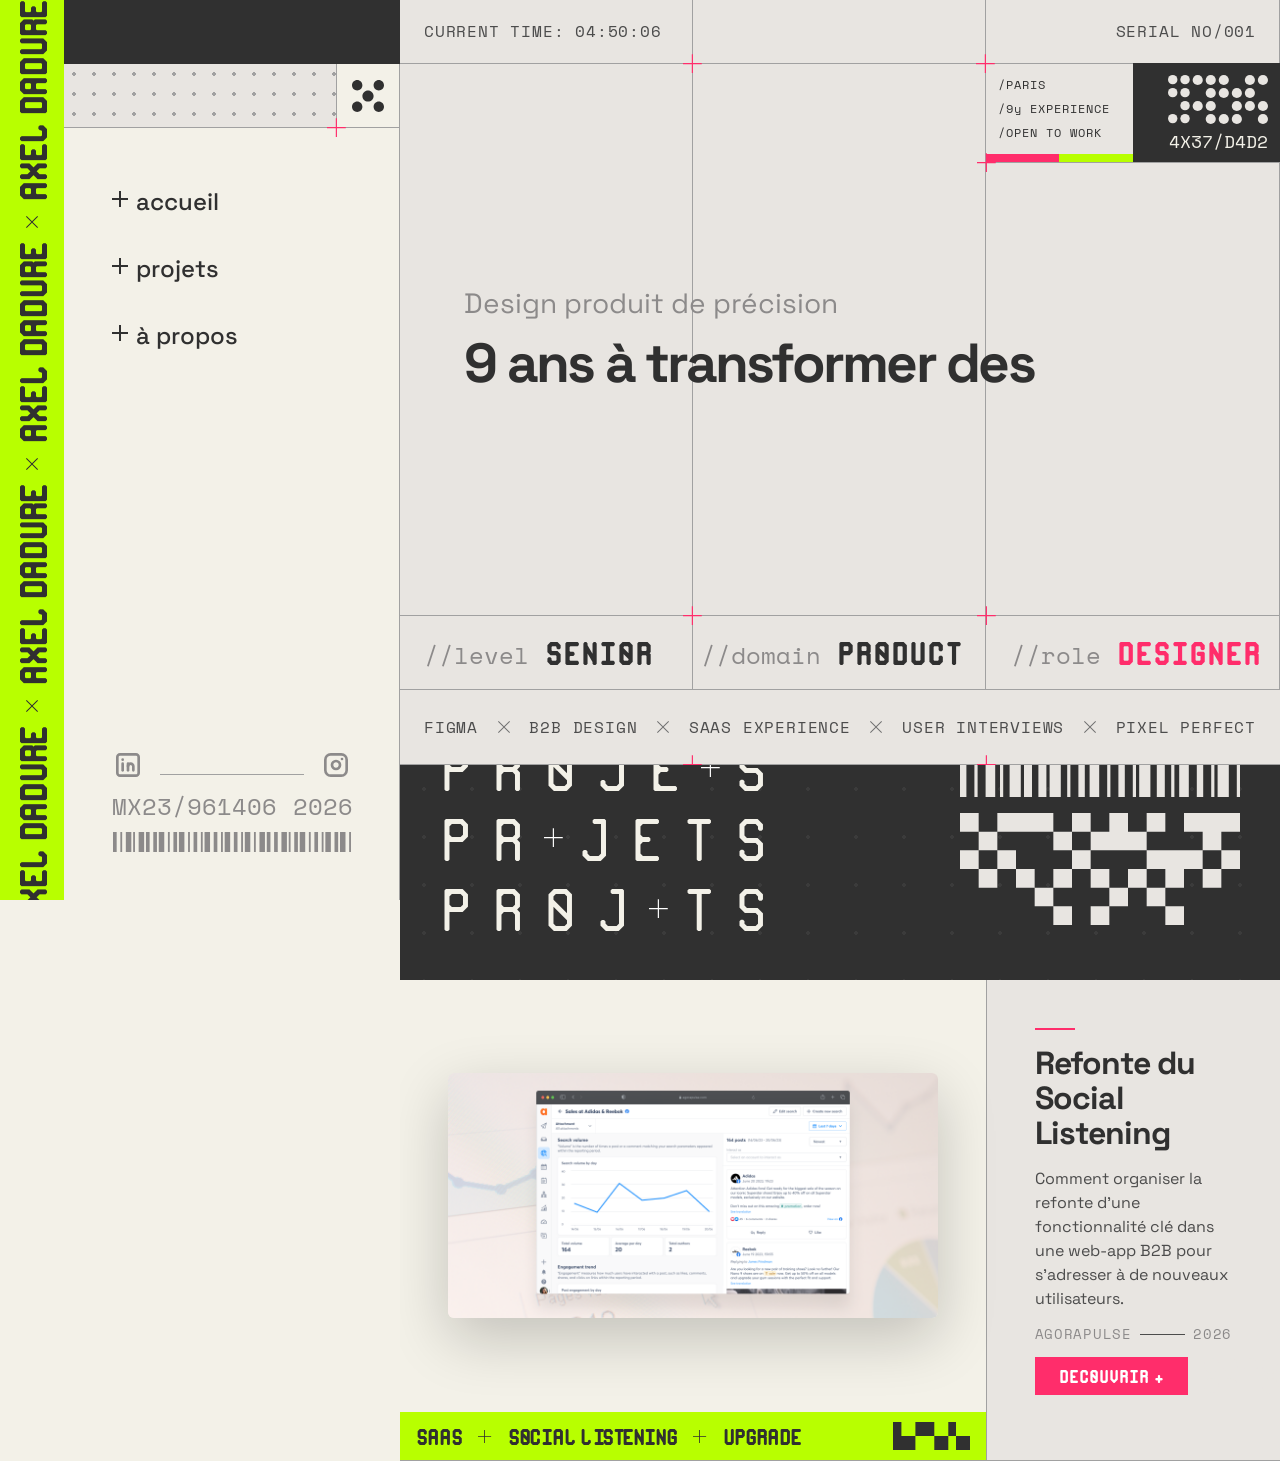
==== index.html @ 524d3e02 "Initial commit — portfolio site" ====
<!DOCTYPE html>
<html lang="fr">
<head>
  <meta charset="UTF-8">
  <meta name="viewport" content="width=device-width, initial-scale=1.0">
  <title>Axel Dadure — Senior Product Designer</title>

  <!-- Google Fonts -->
  <link rel="preconnect" href="https://fonts.googleapis.com">
  <link rel="preconnect" href="https://fonts.gstatic.com" crossorigin>
  <link href="https://fonts.googleapis.com/css2?family=Space+Grotesk:wght@300..700&family=Space+Mono:ital,wght@0,400;0,700;1,400;1,700&display=swap" rel="stylesheet">

  <!-- Styles -->
  <link rel="stylesheet" href="css/reset.css">
  <link rel="stylesheet" href="css/tokens.css">
  <link rel="stylesheet" href="css/animations.css">
  <link rel="stylesheet" href="css/layout.css">
  <link rel="stylesheet" href="css/components.css">
</head>
<body>

  <div class="page-wrapper">

    <!-- ═══════════════════════════════════════ SIDEBAR -->
    <div id="sidebar-mount"></div>

    <!-- ═══════════════════════════════════════ CONTENU PRINCIPAL -->
    <main class="main-content">

      <!-- Grille décorative de fond — fixed, couvre toute la page -->
      <div class="content-grid" aria-hidden="true">
        <div class="grid-col"></div>
        <div class="grid-col"></div>
        <div class="grid-col"></div>
      </div>

      <div class="content-wrap">

      <div class="hero">

        <!-- Panneau info coin haut-droit -->
        <div class="hero__info-panel">
          <img src="assets/img/PLUS_PK.svg" alt="" class="info-panel__plus-pk info-panel__plus-pk--bl">
          <!--<img src="assets/img/PLUS_PK.svg" alt="" class="info-panel__plus-pk info-panel__plus-pk--br">-->
          <div class="hero__info-text">
            <div class="hero__info-lines">
              <p>/PARIS</p>
              <p>/9y EXPERIENCE</p>
              <p>/OPEN TO WORK</p>
            </div>
            <div class="hero__info-bar"></div>
          </div>
          <div class="hero__info-badge">
            <img src="assets/img/HERO_DOTS.svg" alt="">
            <span>4X37/D4D2</span>
          </div>
        </div>

        <!-- Barre supérieure : heure à gauche, serial à droite -->
        <div class="hero__topbar">
          <div class="topbar__col">
            <span class="hero__time serial">CURRENT TIME: <span id="hero-clock">--:--:--</span></span>
          </div>
          <div class="topbar__col"></div>
          <div class="topbar__col">
            <span class="hero__serial serial">SERIAL NO/001</span>
          </div>

          <!-- Pink plus icons — above border and info panel -->
          <img src="assets/img/PLUS_PK.svg" alt="" class="topbar__plus-pk topbar__plus-pk--2">
          <img src="assets/img/PLUS_PK.svg" alt="" class="topbar__plus-pk topbar__plus-pk--3">
        </div>

        <!-- Texte principal -->
        <div class="hero__body">
          <p class="hero__caption">Design produit de précision</p>
          <h1 class="hero__headline">
            9 ans à transformer des problèmes <em>complexes</em> en interfaces <em>évidentes</em>.
          </h1>
        </div>

        <!-- Barre de stats -->
        <div class="hero__stats">
          <!--<img src="assets/img/PLUS_PK.svg" alt="" class="stats__plus-pk stats__plus-pk--t1">-->
          <img src="assets/img/PLUS_PK.svg" alt="" class="stats__plus-pk stats__plus-pk--t2">
          <img src="assets/img/PLUS_PK.svg" alt="" class="stats__plus-pk stats__plus-pk--t3">
          <!--<img src="assets/img/PLUS_PK.svg" alt="" class="stats__plus-pk stats__plus-pk--t4">-->
          <div class="hero__stat">
            <span class="stat__label">//level</span>
            <div class="stat__rule"></div>
            <span class="stat__value">SENIOR</span>
          </div>
          <div class="hero__stat">
            <span class="stat__label">//domain</span>
            <div class="stat__rule"></div>
            <span class="stat__value">PRODUCT</span>
          </div>
          <div class="hero__stat">
            <span class="stat__label">//role</span>
            <div class="stat__rule"></div>
            <span class="stat__value hero__stat--accent">DESIGNER</span>
          </div>
        </div>

        <!-- Ticker compétences -->
        <div class="hero__skills serial">
          <!--<img src="assets/img/PLUS_PK.svg" alt="" class="skills__plus-pk skills__plus-pk--1">-->
          <img src="assets/img/PLUS_PK.svg" alt="" class="skills__plus-pk skills__plus-pk--2">
          <img src="assets/img/PLUS_PK.svg" alt="" class="skills__plus-pk skills__plus-pk--3">
          <!--<img src="assets/img/PLUS_PK.svg" alt="" class="skills__plus-pk skills__plus-pk--4">-->
<span>FIGMA</span>
          <img class="skills__sep" src="assets/img/CROSS_BLACK.svg" width="16" height="16" alt="">
          <span>B2B DESIGN</span>
          <img class="skills__sep" src="assets/img/CROSS_BLACK.svg" width="16" height="16" alt="">
          <span>SAAS EXPERIENCE</span>
          <img class="skills__sep" src="assets/img/CROSS_BLACK.svg" width="16" height="16" alt="">
          <span>USER INTERVIEWS</span>
          <img class="skills__sep" src="assets/img/CROSS_BLACK.svg" width="16" height="16" alt="">
          <span>PIXEL PERFECT</span>
          <img class="skills__sep" src="assets/img/CROSS_BLACK.svg" width="16" height="16" alt="">
          <span>LOVES CATS</span>
          <img class="skills__sep" src="assets/img/CROSS_BLACK.svg" width="16" height="16" alt="">
          <span>HTML EXPERIENCE</span>
        </div>

      </div>

      <!-- ═══════════════════════════════════════ PROJETS HEADER -->
      <section class="projects-header" id="projets">

      <div class="projects-header__text-wrap">
      <div class="projects-header__text">
        <!-- Row 1 : PROJE+S  (T → cross) -->
        <div class="projects-header__row">
          <span class="ph-char">P</span>
          <span class="ph-char">R</span>
          <span class="ph-char">O</span>
          <span class="ph-char">J</span>
          <span class="ph-char">E</span>
          <img class="ph-cross" src="assets/img/PLUS_BLACK.svg" width="16" height="16" alt="">
          <span class="ph-char">S</span>
        </div>
        <!-- Row 2 : PR+JETS  (O → cross) -->
        <div class="projects-header__row">
          <span class="ph-char">P</span>
          <span class="ph-char">R</span>
          <img class="ph-cross" src="assets/img/PLUS_BLACK.svg" width="16" height="16" alt="">
          <span class="ph-char">J</span>
          <span class="ph-char">E</span>
          <span class="ph-char">T</span>
          <span class="ph-char">S</span>
        </div>
        <!-- Row 3 : PROJ+TS  (E → cross) -->
        <div class="projects-header__row">
          <span class="ph-char">P</span>
          <span class="ph-char">R</span>
          <span class="ph-char">O</span>
          <span class="ph-char">J</span>
          <img class="ph-cross" src="assets/img/PLUS_BLACK.svg" width="16" height="16" alt="">
          <span class="ph-char">T</span>
          <span class="ph-char">S</span>
        </div>
      </div>
      </div><!-- /.projects-header__text-wrap -->

      <div class="projects-header__assets">
        <img src="assets/img/SEP_BARCODE.svg" alt="">
        <img src="assets/img/SEP_SQUARE1.svg" alt="">
      </div>

      </section>

      <!-- ═══════════════════════════════════════ CASE CARD -->
      <div class="case-card">

        <div class="case-card__body">

          <div class="case-card__visual">
            <div class="case-card__visual__img">
              <img src="cases/agora-social-listening-revamp/img/header.png" alt="Refonte du Social Listening — Agorapulse">
          </div>
            <div class="case-card__ticker">
              <span>SAAS</span>
              <img src="assets/img/PLUS_BLACK.svg" width="14" height="14" alt="">
              <span>SOCIAL LISTENING</span>
              <img src="assets/img/PLUS_BLACK.svg" width="14" height="14" alt="">
              <span>UPGRADE</span>
              <img src="assets/img/CASE_DAMIER1.svg" alt="" class="case-card__damier">
            </div>
          </div>

          <div class="case-card__info">
            <div class="case-card__rule"></div>
            <h2 class="case-card__title">Refonte du Social Listening</h2>
            <p class="case-card__desc">Comment organiser la refonte d'une fonctionnalité clé dans une web-app B2B pour s'adresser à de nouveaux utilisateurs.</p>
            <div class="case-card__meta">
              <span class="case-card__client">AGORAPULSE</span>
              <div class="case-card__meta-rule"></div>
              <span class="case-card__year">2026</span>
            </div>
            <div class="case-card__action">
              <a href="http://localhost:3000/cases/agora-social-listening-revamp/index.html" class="case-card__btn">DECOUVRIR +</a>
              <img src="assets/img/CASE_DOTS1.svg" alt="" class="case-card__dots">
            </div>
          </div>

        </div>

      </div>

      </div><!-- /.content-wrap -->

    </main>

  </div>

  <script src="sidebar.js"></script>

  <script>
    (function () {
      function rand(min, max) { return min + Math.floor(Math.random() * (max - min + 1)); }

      // Hero elements each get their own independent random delay
      var topbarDelay = rand(500, 2000);
      document.querySelector('.hero__topbar').style.setProperty('--boot-delay', topbarDelay + 'ms');
      Array.from(document.querySelectorAll('.topbar__plus-pk')).forEach(function (el) {
        el.style.setProperty('--boot-delay', topbarDelay + 'ms');
      });

      ['.hero__info-panel', '.hero__caption', '.hero__stats', '.hero__skills'].forEach(function (sel) {
        var el = document.querySelector(sel);
        if (el) el.style.setProperty('--boot-delay', rand(500, 2000) + 'ms');
      });
    })();

    (function () {
      const el = document.getElementById('hero-clock');
      function tick() {
        const now = new Date();
        const p = n => String(n).padStart(2, '0');
        el.textContent = `${p(now.getHours())}:${p(now.getMinutes())}:${p(now.getSeconds())}`;
      }
      tick();
      setInterval(tick, 1000);
    })();

    (function () {
      var h1 = document.querySelector('.hero__headline');
      var wordSpans = [];

      function wrapTextNode(node) {
        var tokens = node.textContent.split(/(\s+)/);
        var frag = document.createDocumentFragment();
        tokens.forEach(function (tok) {
          if (tok === '' || /^\s+$/.test(tok)) {
            frag.appendChild(document.createTextNode(tok));
          } else {
            var sp = document.createElement('span');
            sp.className = 'hero__word';
            sp.textContent = tok;
            wordSpans.push(sp);
            frag.appendChild(sp);
          }
        });
        node.parentNode.replaceChild(frag, node);
      }

      Array.from(h1.childNodes).forEach(function (node) {
        if (node.nodeType === Node.TEXT_NODE) {
          wrapTextNode(node);
        } else if (node.nodeType === Node.ELEMENT_NODE && node.tagName === 'EM') {
          var sp = document.createElement('span');
          sp.className = 'hero__word';
          h1.insertBefore(sp, node);
          sp.appendChild(node);
          wordSpans.push(sp);
        }
      });

      var delay = 500 + Math.floor(Math.random() * 1500);
      wordSpans.forEach(function (sp) {
        var d = delay;
        setTimeout(function () { sp.style.opacity = '1'; }, d);
        delay += 50 + Math.floor(Math.random() * 100);
      });
    })();

    (function () {
      function fitInfoLines() {
        var lines = Array.from(document.querySelectorAll('.hero__info-lines p'));
        lines.forEach(function (p) { p.style.fontSize = ''; });
        var size = parseFloat(getComputedStyle(lines[0]).fontSize);
        var fits = false;
        while (!fits && size > 8) {
          fits = lines.every(function (p) { return p.scrollWidth <= p.clientWidth; });
          if (!fits) {
            size -= 0.5;
            lines.forEach(function (p) { p.style.fontSize = size + 'px'; });
          }
        }
      }
      fitInfoLines();
      new ResizeObserver(fitInfoLines).observe(document.querySelector('.hero__info-lines'));
    })();

    (function () {
      function fitSkills() {
        var container = document.querySelector('.hero__skills');
        var spans = Array.from(container.querySelectorAll('span'));
        var seps = Array.from(container.querySelectorAll('img.skills__sep'));

        spans.forEach(function(el) { el.style.display = ''; });
        seps.forEach(function(el) { el.style.display = ''; });

        var style = getComputedStyle(container);
        var available = container.clientWidth - parseFloat(style.paddingLeft) - parseFloat(style.paddingRight);

        function totalWidth() {
          return spans.concat(seps).reduce(function(sum, el) {
            if (el.style.display === 'none') return sum;
            var s = getComputedStyle(el);
            return sum + el.offsetWidth + parseFloat(s.marginLeft) + parseFloat(s.marginRight);
          }, 0);
        }

        var visibleSpans = spans.slice();
        var visibleSeps = seps.slice();

        while (totalWidth() > available && visibleSpans.length > 1) {
          visibleSpans[visibleSpans.length - 1].style.display = 'none';
          visibleSpans.pop();
          if (visibleSeps.length > 0) {
            visibleSeps[visibleSeps.length - 1].style.display = 'none';
            visibleSeps.pop();
          }
        }
      }
      fitSkills();
      new ResizeObserver(fitSkills).observe(document.querySelector('.hero__skills'));
    })();
  </script>

</body>
</html>
---- css/tokens.css ----
/* ── FONT FACES ─────────────────────────────────────────────────────── */

@font-face {
  font-family: 'MONO-RGOMODULAR';
  src: url('../assets/fonts/MONO-RGOMODULAR-Regular.ttf') format('truetype');
  font-weight: 400;
  font-style: normal;
  font-display: swap;
}

@font-face {
  font-family: 'MONO-RGOMODULAR';
  src: url('../assets/fonts/MONO-RGOMODULAR-SemiBold.ttf') format('truetype');
  font-weight: 600;
  font-style: normal;
  font-display: swap;
}

@font-face {
  font-family: 'MONO-RGOMODULAR';
  src: url('../assets/fonts/MONO-RGOMODULAR-Bold.ttf') format('truetype');
  font-weight: 700;
  font-style: normal;
  font-display: swap;
}

/* ── DESIGN TOKENS ──────────────────────────────────────────────────── */

:root {

  /* Couleurs */
  --accent-1:        #B8FF00;
  --accent-2:        #FF2D6B;
  --border:          #A1A1A1;
  --main-black:      #303030;
  --secondary-black: #4C4C4C;
  --tertiary-black:  #8C8A8A;
  --white-bg:        #F3F1E8;
  --gray-bg:         #E8E5E1;

  /* Espacements */
  --space-sm:   4px;
  --space-md:   8px;
  --space-xs:   12px;
  --space-xm:   16px;
  --space-l:    24px;
  --space-xl:   32px;
  --space-xxl:  48px;
  --space-xxxl: 64px;

  /* Typographie */
  --font-display: 'MONO-RGOMODULAR', sans-serif;
  --font-body:    'Space Grotesk', sans-serif;
  --font-mono:    'Space Mono', monospace;

  /* Bordures */
  --rule: 1px solid var(--border);

  /* Dot grid pattern */
  --dot-color: var(--border);
  --dot-size:  20px;

  /* Layout */
  --sidebar-width:    400px;
  --acid-band-width:  64px;
  --page-max-width:   2160px;
  --content-padding:  80px;
}
---- css/animations.css ----
/* ── ACID BAND — SCROLL VERTICAL INFINI ─────────────────────────────── */

/*
 * Le ticker utilise writing-mode: vertical-rl + rotate(180deg) sur chaque item,
 * ce qui fait lire le texte de bas en haut. Le conteneur (.acid-band__ticker)
 * anime translateY de 0 → -50% pour boucler sans saut entre les deux copies.
 */

@keyframes acidScroll {
  from { transform: translateY(0); }
  to   { transform: translateY(-50%); }
}

/* ── BOOT SEQUENCE ───────────────────────────────────────────────────── */

/*
 * 2 rapid flashes then stable — instant transitions via adjacent keyframe pairs.
 * 1% interval = 2ms at 200ms duration, imperceptible as a fade.
 */
@keyframes boot-blink {
  0%,  18% { opacity: 0; }
  19%, 38% { opacity: 1; }
  39%, 57% { opacity: 0; }
  58%, 100%{ opacity: 1; }
}

@keyframes boot-slide-left {
  from { transform: translateX(-100%); }
  to   { transform: translateX(0); }
}
---- css/layout.css ----
/* ── BASE ───────────────────────────────────────────────────────────── */

html, body {
  height: 100%;
  background-color: var(--white-bg);
  color: var(--main-black);
  font-family: var(--font-body);
}

/* ── PAGE WRAPPER ───────────────────────────────────────────────────── */

.page-wrapper {
  min-height: 100vh;
}

/* ── SIDEBAR ────────────────────────────────────────────────────────── */

.sidebar {
  position: fixed;
  top: 0;
  left: 0;
  width: var(--sidebar-width);
  height: 100vh;
  display: flex;
  box-shadow: inset -1px 0 0 var(--border);
  background: var(--white-bg);
  overflow: hidden;
  z-index: 100;
  animation: boot-slide-left 500ms cubic-bezier(0.16, 1, 0.3, 1) var(--boot-delay, 0ms) both;
}

/* ── BANDE ACID ─────────────────────────────────────────────────────── */

/*
 * position: relative + z-index: 1 → la bande passe par-dessus
 * le sidebar__header (position: absolute, z-index: 0).
 * Pas de border-right : la séparation est visuelle (vert vs blanc).
 */
.acid-band {
  position: relative;
  z-index: 1;
  width: var(--space-xxxl);
  height: 100vh;
  background-color: var(--accent-1);
  flex-shrink: 0;
  overflow: hidden;
}

/* Conteneur animé — paused par défaut, running au hover */
.acid-band__ticker {
  position: absolute;
  top: 0;
  left: 0;
  width: 100%;
  animation: acidScroll 22s linear infinite;
  animation-play-state: paused;
}

.acid-band:hover .acid-band__ticker {
  animation-play-state: running;
}

/*
 * Chaque label "AXEL DADURE" :
 * writing-mode: vertical-rl  → texte coule de haut en bas
 * rotate(180deg)             → inverse : lecture de bas en haut
 * line-height: 64px          → contrôle la largeur de colonne
 *   (dans les modes verticaux, line-height = direction de bloc = horizontal)
 */
.acid-band__label {
  display: block;
  writing-mode: vertical-rl;
  transform: rotate(180deg);
  white-space: nowrap;
  width: var(--space-xxxl);
  line-height: var(--space-xxxl);
  font-family: var(--font-display);
  font-size: 38px;
  font-weight: 700;
  color: var(--main-black);
  text-transform: uppercase;
  letter-spacing: -0.06em;
}

/* Séparateur SVG entre chaque "AXEL DADURE" */
.acid-band__sep {
  display: block;
  width: 16px;
  height: 16px;
  margin: var(--space-xs) auto;
}

/* ── CORPS DU SIDEBAR ───────────────────────────────────────────────── */

.sidebar__body {
  flex: 1;
  display: flex;
  flex-direction: column;
  height: 100vh;
  overflow: hidden;
  /* padding-top = hauteur du header absolu pour éviter le chevauchement */
  padding-top: var(--space-xxxl);
}

/*
 * En-tête sombre pleine largeur (512px) — position absolute derrière
 * la bande acid (z-index: 0 < acid-band z-index: 1).
 */
.sidebar__header {
  position: absolute;
  top: 0;
  left: 0;
  right: 0;
  height: var(--space-xxxl);
  background-color: var(--main-black);
  z-index: 0;
}

/* Rangée dots */
.sidebar__dot-row {
  display: flex;
  height: var(--space-xxxl); /* 64px */
  border-bottom: var(--rule);
  flex-shrink: 0;
}

/* Zone gauche : remplit l'espace, contenu à venir */
.dot-row__left {
  flex: 1;
  background-color: var(--gray-bg);
}

/* Zone droite : 64×64px, dots centrés, PLUS_PK en coin bas-gauche */
.dot-row__right {
  position: relative;
  width: var(--space-xxxl);
  height: var(--space-xxxl);
  flex-shrink: 0;
  box-shadow: inset 1px 0 0 var(--border);
  display: flex;
  align-items: center;
  justify-content: center;
}

.dot-row__pattern {
  width: 32px;
  height: 32px;
}

.dot-row__plus-pk {
  position: absolute;
  bottom: -9px;
  left: -9px;
  width: 20px;
  height: 20px;
}

/* ── NAVIGATION ─────────────────────────────────────────────────────── */

.sidebar__nav {
  display: flex;
  flex-direction: column;
  gap: var(--space-xxl);
  padding: var(--space-xxxl) var(--space-xxl) 0;
  flex-shrink: 0;
}

.nav-link {
  display: flex;
  align-items: flex-start;
  gap: var(--space-md);
  font-family: var(--font-body);
  font-size: 24px;
  font-weight: 500;
  line-height: 0.8;
  letter-spacing: 0;
  color: var(--main-black);
  transition: color 0.15s ease, gap 0.25s ease;
  animation: boot-blink 200ms linear var(--boot-delay, 0ms) both;
}

.nav-link:hover {
  gap: var(--space-xm);
}

.nav-link:hover {
  color: var(--accent-2);
}

/*
 * mask-image : le SVG sert de masque, background-color remplit la forme.
 * Permet de changer la couleur du + via CSS sans filtre approximatif.
 */
.nav-link__plus {
  display: inline-block;
  flex-shrink: 0;
  width: 16px;
  height: 16px;
  margin-top: -1px;
  background-color: var(--main-black);
  -webkit-mask-image: url('../assets/img/PLUS_2PX.svg');
  mask-image: url('../assets/img/PLUS_2PX.svg');
  -webkit-mask-size: contain;
  mask-size: contain;
  -webkit-mask-repeat: no-repeat;
  mask-repeat: no-repeat;
  -webkit-mask-position: center;
  mask-position: center;
  transition: background-color 0.15s ease, transform 0.25s ease;
}

.nav-link:hover .nav-link__plus {
  background-color: var(--accent-2);
  transform: rotate(90deg);
}

/* Espace flexible entre nav et footer */
.sidebar__spacer {
  flex: 1;
}

/* ── PIED DE PAGE DU SIDEBAR ────────────────────────────────────────── */

.sidebar__footer {
  display: flex;
  flex-direction: column;
  gap: var(--space-xm);
  padding: var(--space-xxl);
  flex-shrink: 0;
}

.sidebar__social {
  display: flex;
  align-items: flex-end;
  gap: var(--space-xm);
}

.social-icon {
  display: flex;
  align-items: center;
  justify-content: center;
}

.social-icon__img {
  display: inline-block;
  width: 32px;
  height: 32px;
  background-color: var(--tertiary-black);
  -webkit-mask-size: contain;
  mask-size: contain;
  -webkit-mask-repeat: no-repeat;
  mask-repeat: no-repeat;
  -webkit-mask-position: center;
  mask-position: center;
  transition: background-color 0.15s ease;
}

.social-icon__img--linkedin {
  -webkit-mask-image: url('../assets/img/LINKEDIN.svg');
  mask-image: url('../assets/img/LINKEDIN.svg');
}

.social-icon__img--insta {
  -webkit-mask-image: url('../assets/img/INSTA.svg');
  mask-image: url('../assets/img/INSTA.svg');
}

.social-icon:hover .social-icon__img {
  background-color: var(--accent-2);
}

/* Ligne séparatrice entre les deux icônes sociales */
.social-rule {
  flex: 1;
  height: 1px;
  background: var(--border);
  margin-bottom: 6px;
}

.sidebar__meta {
  display: flex;
  align-items: flex-end;
  gap: var(--space-md);
  font-family: var(--font-mono);
  font-size: 24px;
  font-weight: 400;
  line-height: 0.8;
  letter-spacing: 0;
  color: var(--tertiary-black);
}

.meta-rule {
  flex: 1;
  height: 1px;
  background-color: var(--border);
  margin-bottom: 1px;
}

.sidebar__barcode {
  width: 100%;
  padding: 0 1px;
}

.barcode-img {
  width: 100%;
  height: auto;
}

/* ── CONTENU PRINCIPAL ──────────────────────────────────────────────── */

.main-content {
  margin-left: var(--sidebar-width);
  min-height: 100vh;
  background: var(--gray-bg);
  display: flex;
  flex-direction: column;
  align-items: center;
  overflow-x: clip;
}

/* ── CONTENT WRAP ───────────────────────────────────────────────────── */

.content-wrap {
  width: 100%;
  max-width: var(--page-max-width);
  margin: 0 auto;
}

/* ── GRILLE DE FOND ─────────────────────────────────────────────────── */

.content-grid {
  position: fixed;
  top: 0;
  bottom: 0;
  left: calc(var(--sidebar-width) - 1px);
  right: 0;
  max-width: calc(var(--page-max-width) + 2px);
  margin: 0 auto;
  display: grid;
  grid-template-columns: repeat(3, 1fr);
  pointer-events: none;
  z-index: 0;
  border-left: var(--rule);
  border-right: var(--rule);
}

.grid-col:not(:last-child) {
  border-right: var(--rule);
}

/* ── HERO ───────────────────────────────────────────────────────────── */

.hero {
  width: 100%;
  display: flex;
  flex-direction: column;
  position: relative;
  container-type: inline-size;
}

/* Barre supérieure */
.hero__topbar {
  display: grid;
  grid-template-columns: repeat(3, 1fr);
  height: var(--space-xxxl);
  flex-shrink: 0;
  z-index: 2;
  position: relative;
  border-bottom: var(--rule);
  animation: boot-blink 200ms linear var(--boot-delay, 0ms) both;
}

.topbar__col {
  position: relative;
  display: flex;
  align-items: center;
  padding: 0 var(--space-l);
}

.topbar__col:last-child {
  justify-content: flex-end;
}

.hero__serial {
  margin-left: auto;
}

.topbar__plus-pk {
  position: absolute;
  bottom: -10px;
  width: 20px;
  height: 20px;
  z-index: 4;
  animation: boot-blink 200ms linear var(--boot-delay, 0ms) both;
}

.topbar__plus-pk--1 { left: -9px; }
.topbar__plus-pk--2 { left: calc(33.333% - 10px); }
.topbar__plus-pk--3 { left: calc(66.666% - 11px); }
.topbar__plus-pk--4 { right: -10px; }

/* Panneau info coin haut-droit */
.hero__info-panel {
  position: absolute;
  top: calc(var(--space-xxxl) - 1px);
  right: 0;
  width: calc(100% / 3 + 1px);
  border-bottom: 1px solid var(--border);
  display: flex;
  z-index: 3;
  animation: boot-blink 200ms linear var(--boot-delay, 0ms) both;
}

.hero__info-text {
  width: 50%;
  display: flex;
  flex-direction: column;
  font-family: var(--font-mono);
  font-size: 24px;
  font-weight: 400;
  line-height:1;
  letter-spacing: 0.1em;
  color: var(--main-black);
}

.hero__info-lines {
  flex: 1;
  display: flex;
  flex-direction: column;
  justify-content: center;
  gap: var(--space-md);
  padding: var(--space-xs);
}

.hero__info-text p {
  margin: 0;
  white-space: nowrap;    
  font-size: 14px;
  letter-spacing: 1px;
  line-height: 16px;
}

.hero__info-bar {
  height: 8px;
  background: linear-gradient(to right, var(--accent-2) 50%, var(--accent-1) 50%);
}

.hero__info-badge {
  width: 50%;
  display: flex;
  flex-direction: column;
  align-items: flex-end;
  justify-content: center;
  gap: var(--space-md);
  background-color: var(--main-black);
  padding: var(--space-xs);
  box-shadow: inset 1px 0 0 var(--main-black);
}

.hero__info-badge img {
  width: 100px;
  object-fit: cover;
}

.info-panel__plus-pk {
  position: absolute;
  bottom: -10px;
  width: 20px;
  height: 20px;
  z-index: 4;
}

.info-panel__plus-pk--bl { left: -9px; }
.info-panel__plus-pk--br { right: -11px; }

.hero__info-badge span {
  display: block;
  font-family: var(--font-mono);
  font-size: 18px;
  font-weight: 400;
  line-height: 1;
  letter-spacing: 0;
  color: var(--white-bg);
}

/* Corps principal */
.hero__body {
  padding: 25vh var(--space-xxxl) 100px;
  flex-direction: column;
  position: relative;
  z-index: 1;
}

.hero__caption {
  font-family: var(--font-body);
  font-size: 28px;
  font-weight: 400;
  line-height: 1;
  color: var(--tertiary-black);
  margin: 0 0 var(--space-xm);
  animation: boot-blink 200ms linear var(--boot-delay, 0ms) both;
}

.hero__headline {
  font-family: var(--font-body);
  font-size: clamp(24px, 6.25cqw, 110px);
  font-weight: 700;
  line-height: 1.1;
  letter-spacing: -0.05em;
  color: var(--main-black);
  margin: 0;
  max-width:100%;
}

.hero__headline em {
  font-style: normal;
  color: var(--accent-2);
}

/* Barre de stats */
.hero__stats {
  display: flex;
  border-top: var(--rule);
  border-bottom: var(--rule);
  flex-shrink: 0;
  position: relative;
  z-index: 2;
  animation: boot-blink 200ms linear var(--boot-delay, 0ms) both;
}

.stats__plus-pk {
  position: absolute;
  width: 20px;
  height: 20px;
  z-index: 2;
}

.stats__plus-pk--t1 { top: -11px; left: -9px; }
.stats__plus-pk--t2 { top: -11px; left: calc(33.333% - 10px); }
.stats__plus-pk--t3 { top: -11px; left: calc(66.666% - 10px); }
.stats__plus-pk--t4 { top: -11px; right: -10px; }

.skills__plus-pk {
  position: absolute;
  bottom: -10px;
  width: 20px;
  height: 20px;
  z-index: 2;
}

.skills__plus-pk--1 { left: -10px; }
.skills__plus-pk--2 { left: calc(33.333% - 10px); }
.skills__plus-pk--3 { left: calc(66.666% - 10px); }
.skills__plus-pk--4 { right: -11px; }

.hero__stat {
  flex: 1;
  display: flex;
  align-items: flex-end;
  gap: var(--space-md);
  padding: var(--space-l);
}

.stat__label {
  font-family: var(--font-mono);
  font-size: 24px;
  font-weight: 400;
  line-height: 0.8;
  letter-spacing: -5%;
  color: var(--tertiary-black);
  white-space: nowrap;
}

.stat__rule {
  flex: 1;
  height: 1px;
  background-color: var(--border);
}

.stat__value {
  font-family: var(--font-display);
  font-size: 32px;
  font-weight: 700;
  line-height: 0.8;
  letter-spacing: 0;
  color: var(--main-black);
  white-space: nowrap;
}

.hero__stat--accent {
  color: var(--accent-2);
}

/* Ticker compétences */
.hero__skills {
  display: flex;
  align-items: center;
  justify-content: space-between;
  padding: 0 var(--space-l);
  height: 75px;
  background: var(--gray-bg);
  border-bottom: var(--rule);
  flex-shrink: 0;
  position: relative;
  z-index: 1;
  animation: boot-blink 200ms linear var(--boot-delay, 0ms) both;
}

.hero__skills span {
  white-space: nowrap;
  flex-shrink: 0;
}

.skills__sep {
  flex-shrink: 0;
  margin: 0 8px;
  filter: invert(1) brightness(0.549);
}

/* ── PROJECTS HEADER ────────────────────────────────────────────────── */

.projects-header {
  width: 100%;
  display: flex;
  align-items: flex-start;
  justify-content: space-between;
  padding: 0 40px 40px 40px;
  background:
      radial-gradient(circle, #3b3b3b 2px, transparent 2px) 0 0 / 48px 48px, var(--main-black);
  position: relative;
  z-index: 1;
}


.projects-header__text-wrap {
  overflow: hidden;
}

.projects-header__text {
  display: flex;
  flex-direction: column;
  gap: 6px;
  margin-top: -30px;
}

.projects-header__row {
  display: flex;
  align-items: center;
  gap: 14px;
}

.ph-char {
  font-family: var(--font-display);
  font-size: 60px;
  font-weight: 400;
  line-height: 1.07;
  letter-spacing: 0.1em;
  color: var(--white-bg);
}

.ph-cross {
  width: 20px;
  height: 20px;
  filter: brightness(0) invert(1);
  flex-shrink: 0;
}

.projects-header__assets {
  display: flex;
  flex-direction: column;
  align-items: flex-end;
  gap: var(--space-xm);
  flex-shrink: 0;
}

.projects-header__assets img {
  width: 280px;
  height: auto;
  display: block;
}

/* ── HEADLINE WORD REVEAL ───────────────────────────────────────────── */

.hero__word {
  opacity: 0;
}

.hero__word--visible {
  opacity: 1;
}
---- css/components.css ----
/* ── SERIAL ──────────────────────────────────────────────────────────── */

.serial {
  font-family: var(--font-mono);
  font-weight: 400;
  font-size: 16px;
  line-height: 0.8;
  letter-spacing: 0.05em;
  color: var(--secondary-black);
  text-transform: uppercase;
}

/* ── CASE CARD ──────────────────────────────────────────────────────── */

.case-card {
  margin: 0;
  z-index: 4;
  position: relative;
  border-bottom: var(--rule);
}

.case-card__body {
  display: flex;
  min-height: 480px;
  overflow: hidden;
}

.case-card__visual {
  flex: 0 0 66.666%;
  background: var(--white-bg);
  display: flex;
  flex-direction: column;
  border-right: var(--rule);
}

.case-card__visual__img {
  flex: 1;
  min-height: 0;
  display: flex;
  align-items: center;
  padding: var(--space-xxl);
}

.case-card__visual__img > img {
  width: 100%;
  height: auto;
  object-fit: contain;
  border-radius: 6px;
  box-shadow: 0 20px 60px rgba(0, 0, 0, 0.2);
}

.case-card__info {
  flex: 1;
  display: flex;
  flex-direction: column;
  gap: var(--space-xm);
  padding: var(--space-xxl);
}

.case-card__rule {
  width: 40px;
  height: 2px;
  background: var(--accent-2);
  flex-shrink: 0;
}

.case-card__title {
  font-family: var(--font-body);
  font-size: clamp(22px, 2.5cqw, 40px);
  font-weight: 700;
  line-height: 1.1;
  letter-spacing: -0.03em;
  color: var(--main-black);
}

.case-card__desc {
  font-family: var(--font-body);
  font-size: 16px;
  font-weight: 400;
  line-height: 1.5;
  color: var(--secondary-black);
}

.case-card__meta {
  display: flex;
  align-items: center;
  gap: var(--space-md);
  font-family: var(--font-mono);
  font-size: 14px;
  font-weight: 400;
  line-height: 1;
  color: var(--tertiary-black);
  letter-spacing: 0.05em;
}

.case-card__meta-rule {
  flex: 1;
  height: 1px;
  background: var(--secondary-black);
}

.case-card__action {
  display: flex;
  align-items: center;
  gap: var(--space-xm);
}

.case-card__btn {
  display: inline-flex;
  align-items: center;
  background: var(--accent-2);
  color: #fff;
  font-family: var(--font-display);
  font-size: 18px;
  font-weight: 700;
  letter-spacing: 0;
  padding: var(--space-md) var(--space-l);
  text-transform: uppercase;
  white-space: nowrap;
}

.case-card__dots {
  height: 36px;
  width: auto;
}

.case-card__ticker {
  display: flex;
  align-items: center;
  gap: var(--space-xm);
  padding: 0 var(--space-xm);
  height: 48px;
  background: var(--accent-1);
}

.case-card__ticker span {
  font-family: var(--font-display);
  font-size: 22px;
  font-weight: 700;
  letter-spacing: -0.05em;
  color: var(--main-black);
  text-transform: uppercase;
  white-space: nowrap;
}

.case-card__ticker img:not(.case-card__damier) {
  flex-shrink: 0;
}

.case-card__damier {
  margin-left: auto;
  height: 28px;
  width: auto;
  flex-shrink: 0;
}

/* ── DOT GRID ───────────────────────────────────────────────────────── */
/*
 * Overrides locaux possibles via style inline :
 *   style="--dot-size: 24px; --dot-color: var(--accent-1)"
 */
.dot-grid {
  background-image: radial-gradient(circle, var(--dot-color) 2px, transparent 2px);
  background-size: var(--dot-size) var(--dot-size);
}
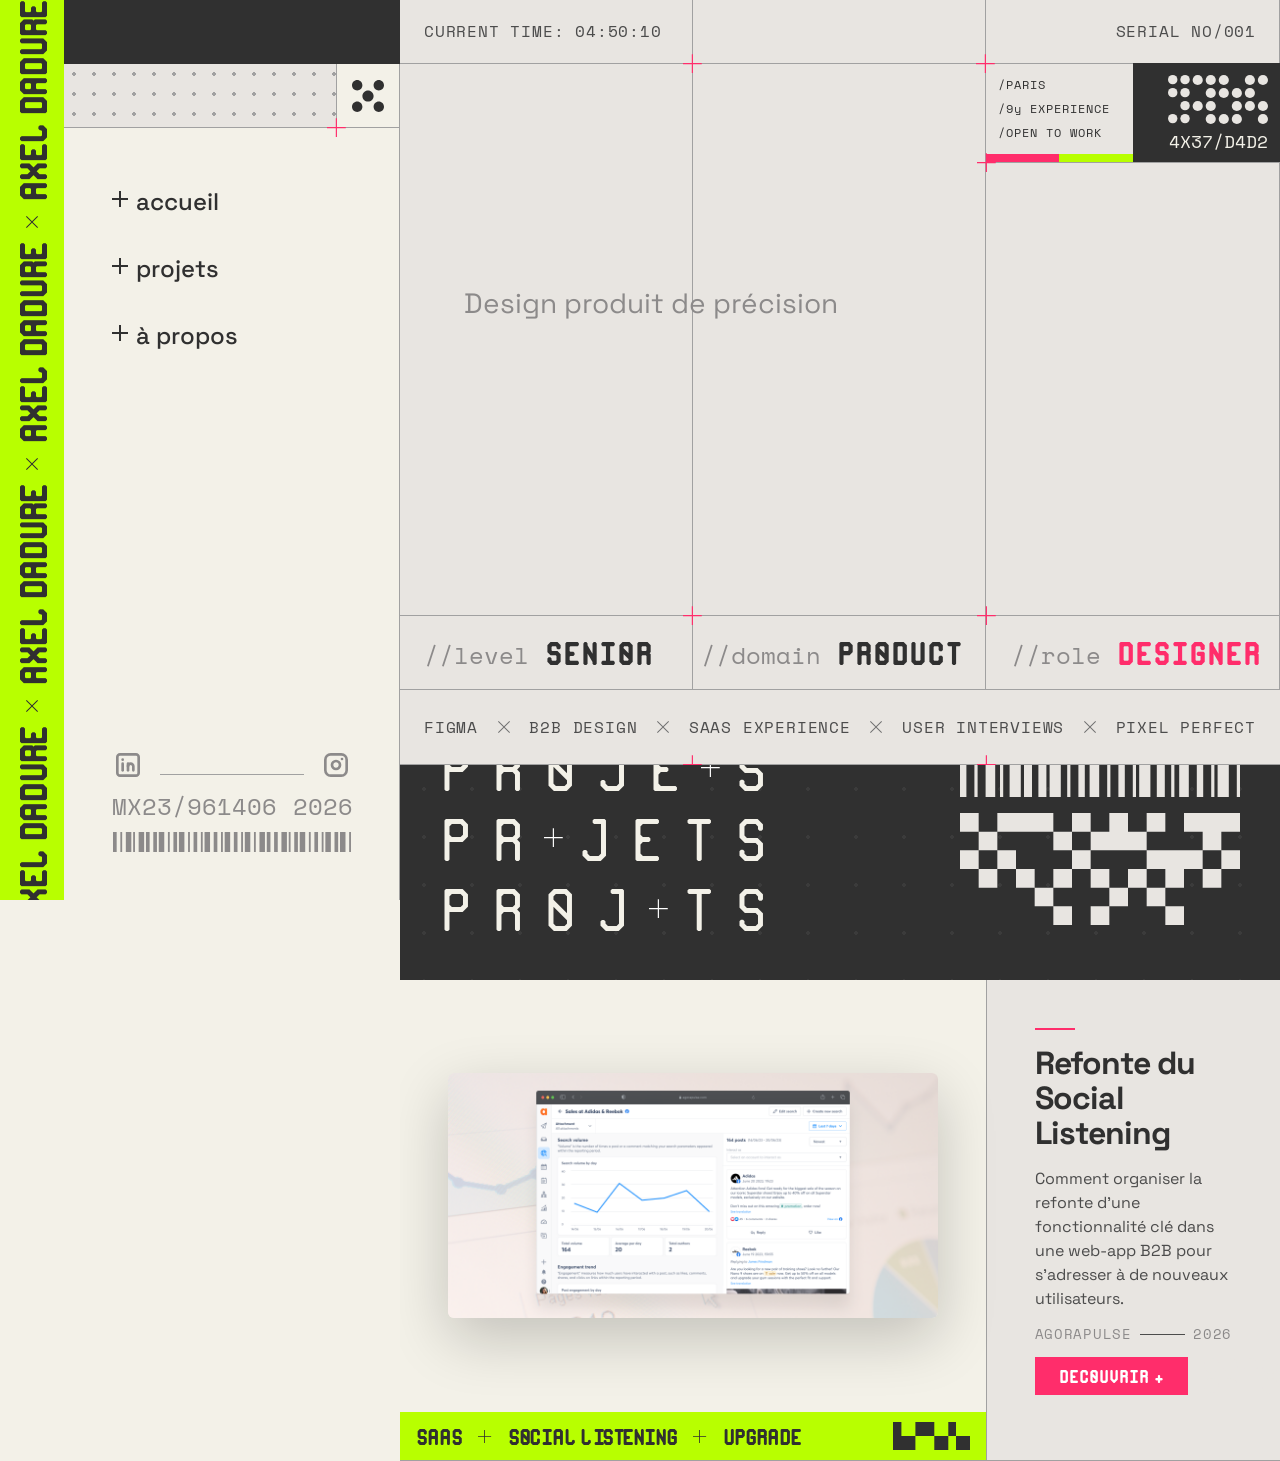
==== commit d70968a5: "Update index.html" ====
--- a/index.html
+++ b/index.html
@@ -199,7 +199,7 @@
               <span class="case-card__year">2026</span>
             </div>
             <div class="case-card__action">
-              <a href="http://localhost:3000/cases/agora-social-listening-revamp/index.html" class="case-card__btn">DECOUVRIR +</a>
+              <a href="cases/agora-social-listening-revamp/index.html" class="case-card__btn">DECOUVRIR +</a>
               <img src="assets/img/CASE_DOTS1.svg" alt="" class="case-card__dots">
             </div>
           </div>
